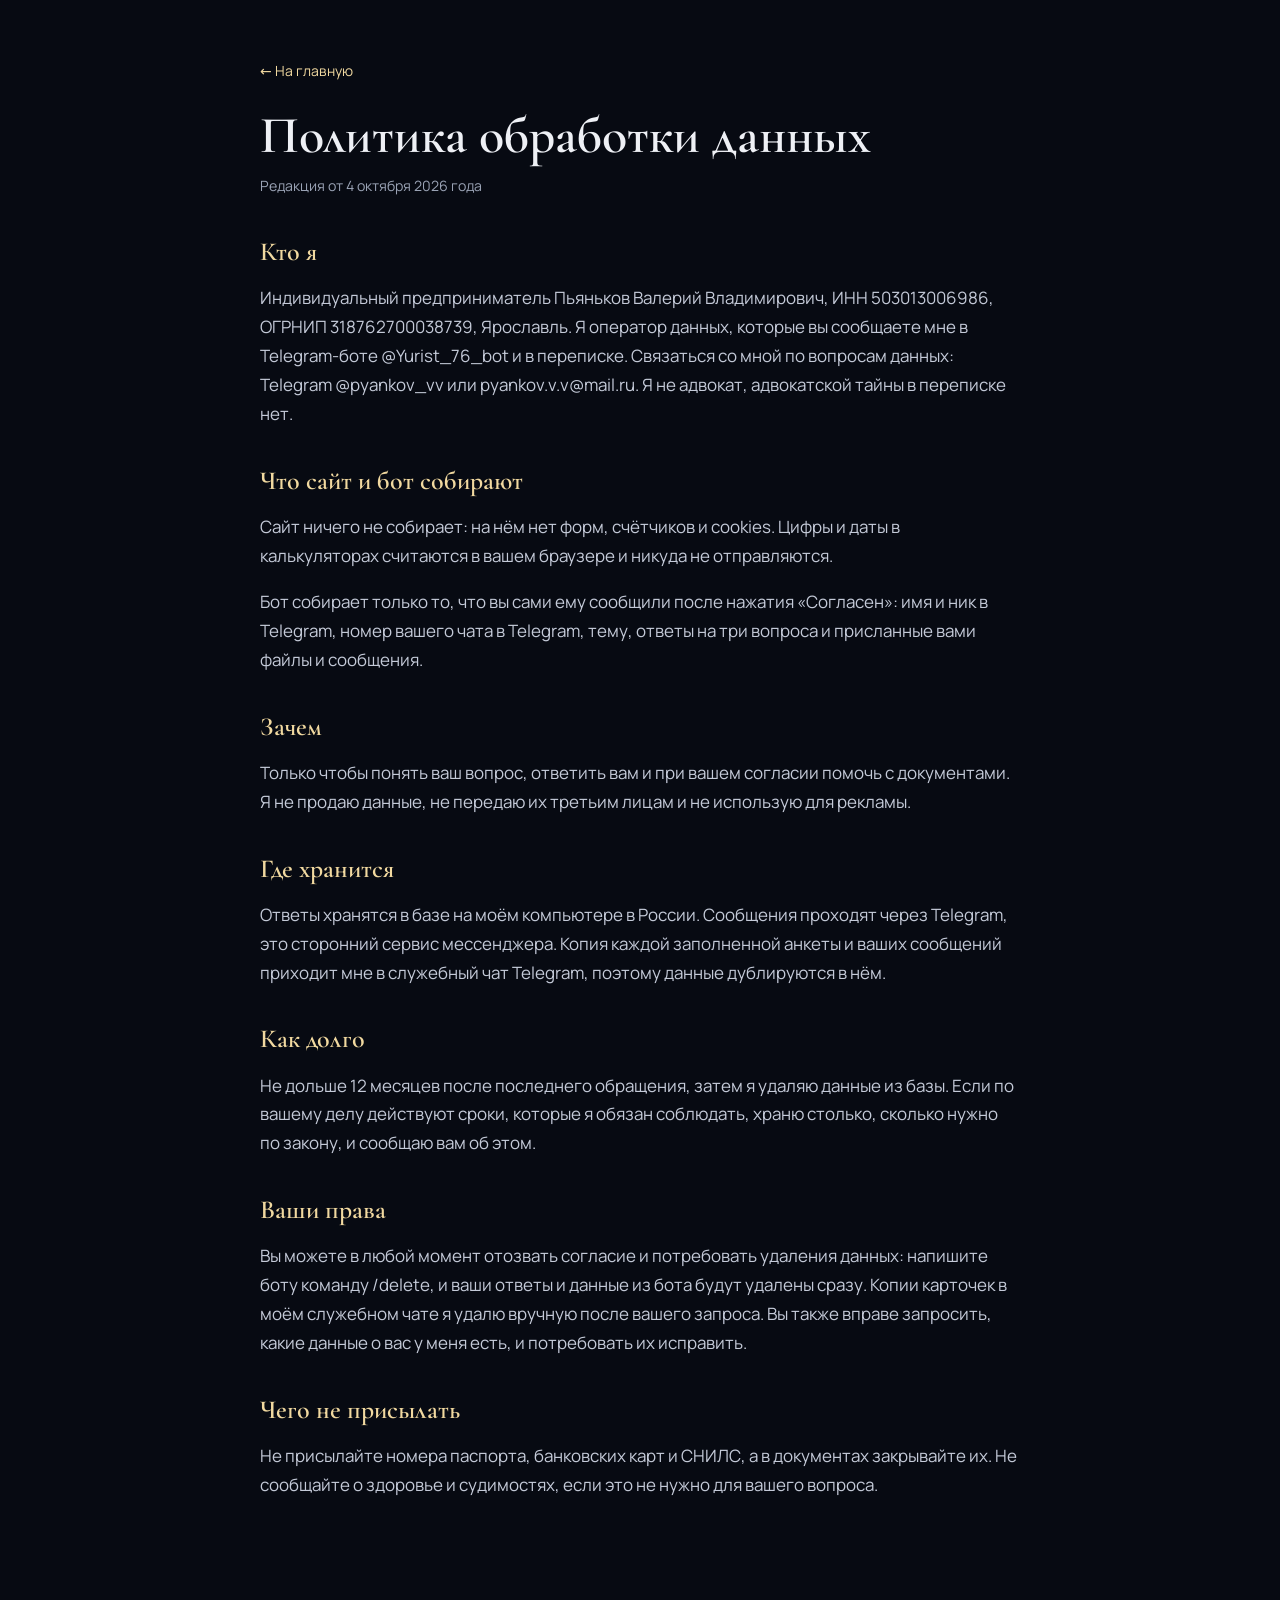
==== privacy.html @ 1522ae38 "feat: публикация страницы" ====
<!doctype html>
<html lang="ru">
<head>
<meta charset="utf-8">
<meta name="viewport" content="width=device-width, initial-scale=1">
<title>Политика обработки данных | Пьяньков В.В.</title>
<meta name="robots" content="noindex">
<style>
@import url("fonts/fonts.css");
:root{color-scheme:dark}
body{margin:0;background:#070a12;color:#eef0f5;font:17px/1.7 Manrope,system-ui,-apple-system,"Segoe UI",sans-serif}
main{max-width:760px;margin:0 auto;padding:56px 24px 90px}
h1{font:600 clamp(34px,6vw,52px)/1.05 "Cormorant Garamond",Georgia,serif;margin:0 0 8px}
h2{font:600 26px/1.2 "Cormorant Garamond",Georgia,serif;margin:36px 0 8px;color:#f1d9a0}
p,li{color:#c4cad8}
a{color:#f1d9a0}
.top{display:inline-block;margin-bottom:26px;font-size:14px;text-decoration:none}
small{color:#9aa3b5}
</style>
</head>
<body><main>
<a class="top" href="./">← На главную</a>
<h1>Политика обработки данных</h1>
<small>Редакция от 4 октября 2026 года</small>

<h2>Кто я</h2>
<p>Индивидуальный предприниматель Пьяньков Валерий Владимирович, ИНН 503013006986, ОГРНИП 318762700038739, Ярославль. Я оператор данных, которые вы сообщаете мне в Telegram-боте @Yurist_76_bot и в переписке. Связаться со мной по вопросам данных: Telegram @pyankov_vv или pyankov.v.v@mail.ru. Я не адвокат, адвокатской тайны в переписке нет.</p>

<h2>Что сайт и бот собирают</h2>
<p>Сайт ничего не собирает: на нём нет форм, счётчиков и cookies. Цифры и даты в калькуляторах считаются в вашем браузере и никуда не отправляются.</p>
<p>Бот собирает только то, что вы сами ему сообщили после нажатия «Согласен»: имя и ник в Telegram, номер вашего чата в Telegram, тему, ответы на три вопроса и присланные вами файлы и сообщения.</p>

<h2>Зачем</h2>
<p>Только чтобы понять ваш вопрос, ответить вам и при вашем согласии помочь с документами. Я не продаю данные, не передаю их третьим лицам и не использую для рекламы.</p>

<h2>Где хранится</h2>
<p>Ответы хранятся в базе на моём компьютере в России. Сообщения проходят через Telegram, это сторонний сервис мессенджера. Копия каждой заполненной анкеты и ваших сообщений приходит мне в служебный чат Telegram, поэтому данные дублируются в нём.</p>

<h2>Как долго</h2>
<p>Не дольше 12 месяцев после последнего обращения, затем я удаляю данные из базы. Если по вашему делу действуют сроки, которые я обязан соблюдать, храню столько, сколько нужно по закону, и сообщаю вам об этом.</p>

<h2>Ваши права</h2>
<p>Вы можете в любой момент отозвать согласие и потребовать удаления данных: напишите боту команду /delete, и ваши ответы и данные из бота будут удалены сразу. Копии карточек в моём служебном чате я удалю вручную после вашего запроса. Вы также вправе запросить, какие данные о вас у меня есть, и потребовать их исправить.</p>

<h2>Чего не присылать</h2>
<p>Не присылайте номера паспорта, банковских карт и СНИЛС, а в документах закрывайте их. Не сообщайте о здоровье и судимостях, если это не нужно для вашего вопроса.</p>
</main></body>
</html>
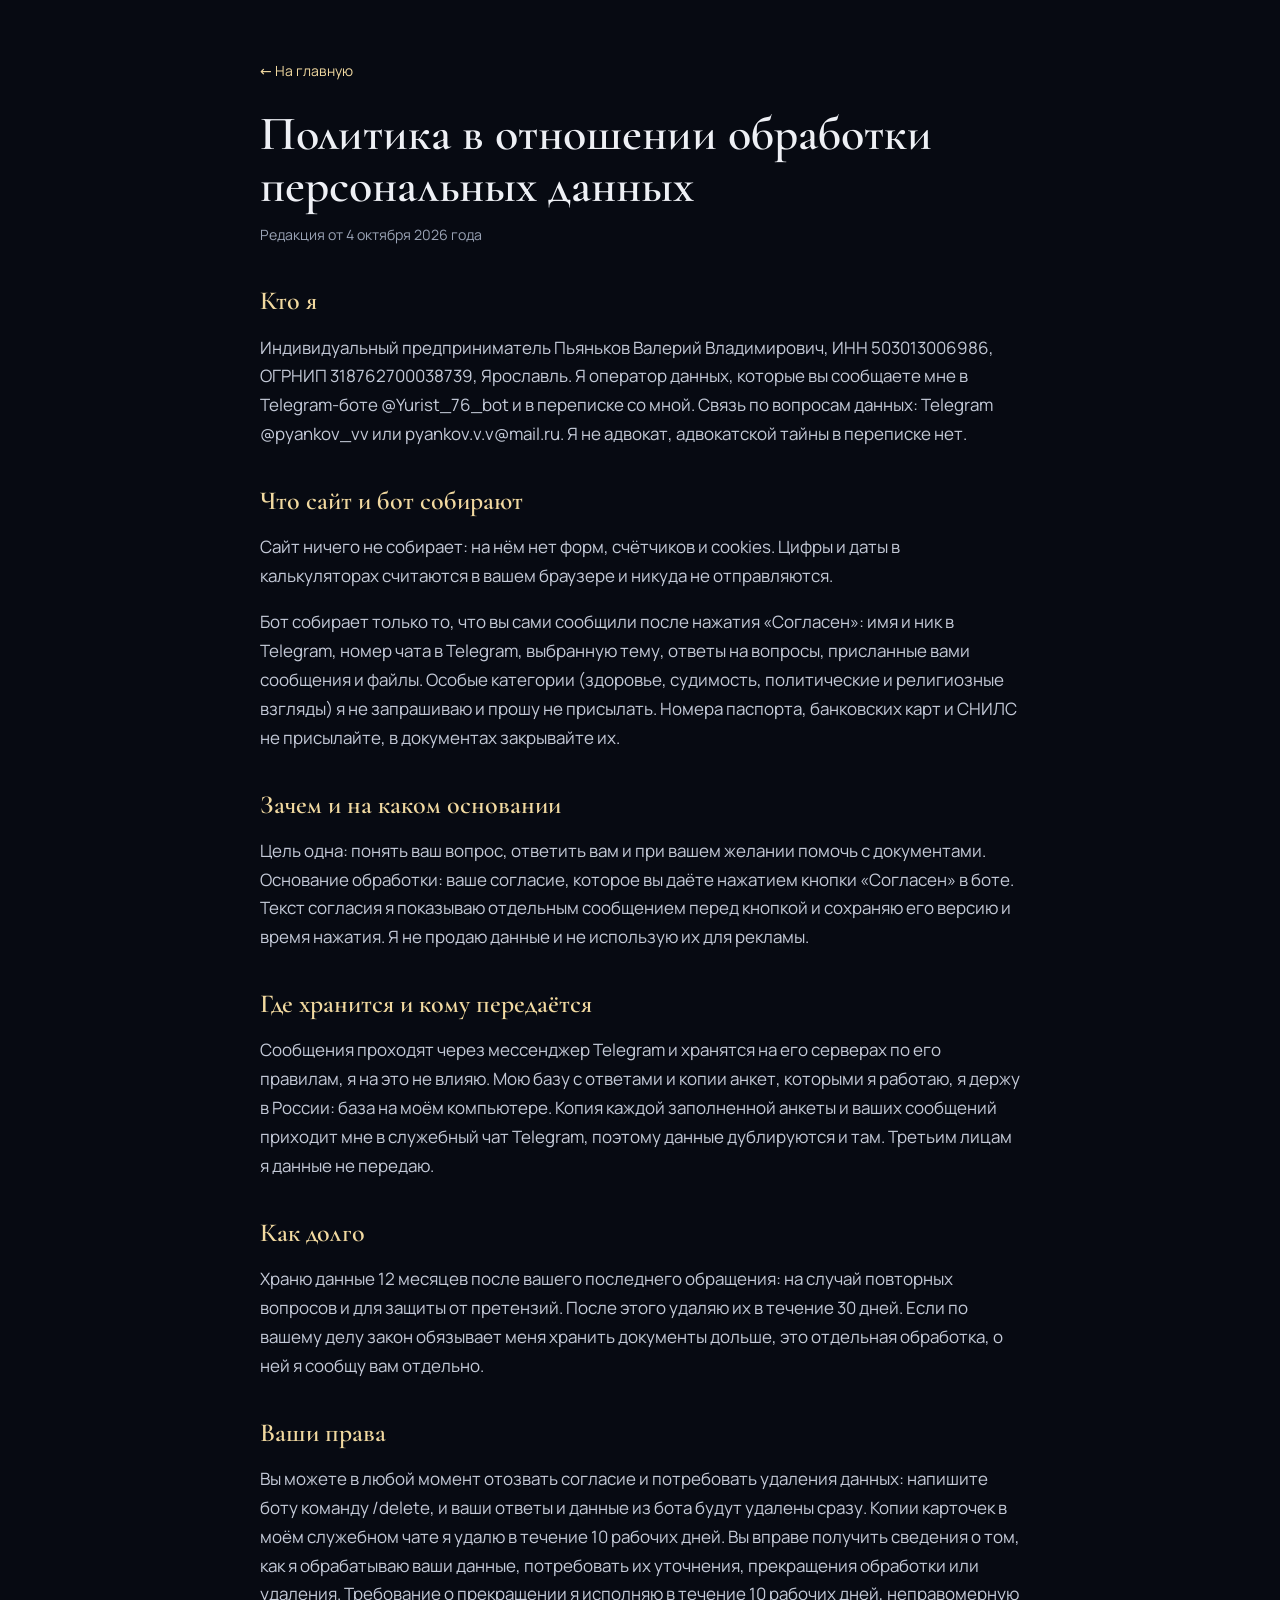
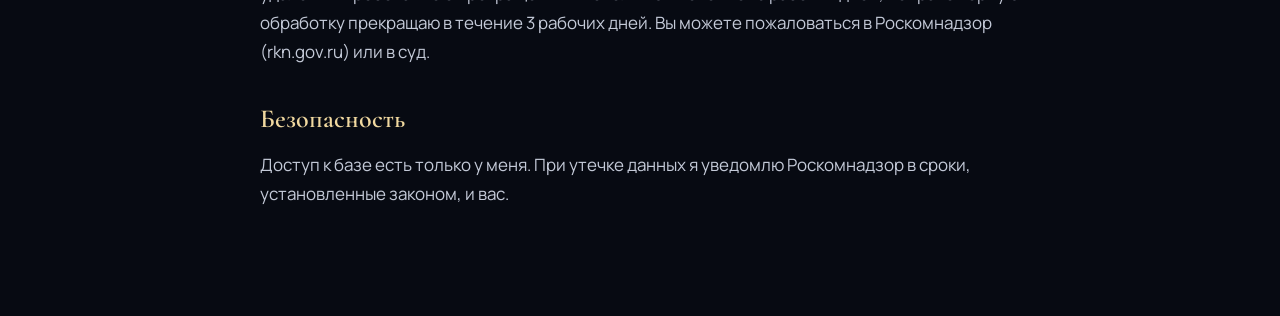
==== commit 0692a8f0: "feat: публикация страницы" ====
--- a/privacy.html
+++ b/privacy.html
@@ -3,14 +3,14 @@
 <head>
 <meta charset="utf-8">
 <meta name="viewport" content="width=device-width, initial-scale=1">
-<title>Политика обработки данных | Пьяньков В.В.</title>
+<title>Политика в отношении обработки персональных данных | Пьяньков В.В.</title>
 <meta name="robots" content="noindex">
 <style>
 @import url("fonts/fonts.css");
 :root{color-scheme:dark}
 body{margin:0;background:#070a12;color:#eef0f5;font:17px/1.7 Manrope,system-ui,-apple-system,"Segoe UI",sans-serif}
 main{max-width:760px;margin:0 auto;padding:56px 24px 90px}
-h1{font:600 clamp(34px,6vw,52px)/1.05 "Cormorant Garamond",Georgia,serif;margin:0 0 8px}
+h1{font:600 clamp(32px,6vw,48px)/1.08 "Cormorant Garamond",Georgia,serif;margin:0 0 8px}
 h2{font:600 26px/1.2 "Cormorant Garamond",Georgia,serif;margin:36px 0 8px;color:#f1d9a0}
 p,li{color:#c4cad8}
 a{color:#f1d9a0}
@@ -20,29 +20,29 @@
 </head>
 <body><main>
 <a class="top" href="./">← На главную</a>
-<h1>Политика обработки данных</h1>
+<h1>Политика в отношении обработки персональных данных</h1>
 <small>Редакция от 4 октября 2026 года</small>
 
 <h2>Кто я</h2>
-<p>Индивидуальный предприниматель Пьяньков Валерий Владимирович, ИНН 503013006986, ОГРНИП 318762700038739, Ярославль. Я оператор данных, которые вы сообщаете мне в Telegram-боте @Yurist_76_bot и в переписке. Связаться со мной по вопросам данных: Telegram @pyankov_vv или pyankov.v.v@mail.ru. Я не адвокат, адвокатской тайны в переписке нет.</p>
+<p>Индивидуальный предприниматель Пьяньков Валерий Владимирович, ИНН 503013006986, ОГРНИП 318762700038739, Ярославль. Я оператор данных, которые вы сообщаете мне в Telegram-боте @Yurist_76_bot и в переписке со мной. Связь по вопросам данных: Telegram @pyankov_vv или pyankov.v.v@mail.ru. Я не адвокат, адвокатской тайны в переписке нет.</p>
 
 <h2>Что сайт и бот собирают</h2>
 <p>Сайт ничего не собирает: на нём нет форм, счётчиков и cookies. Цифры и даты в калькуляторах считаются в вашем браузере и никуда не отправляются.</p>
-<p>Бот собирает только то, что вы сами ему сообщили после нажатия «Согласен»: имя и ник в Telegram, номер вашего чата в Telegram, тему, ответы на три вопроса и присланные вами файлы и сообщения.</p>
+<p>Бот собирает только то, что вы сами сообщили после нажатия «Согласен»: имя и ник в Telegram, номер чата в Telegram, выбранную тему, ответы на вопросы, присланные вами сообщения и файлы. Особые категории (здоровье, судимость, политические и религиозные взгляды) я не запрашиваю и прошу не присылать. Номера паспорта, банковских карт и СНИЛС не присылайте, в документах закрывайте их.</p>
 
-<h2>Зачем</h2>
-<p>Только чтобы понять ваш вопрос, ответить вам и при вашем согласии помочь с документами. Я не продаю данные, не передаю их третьим лицам и не использую для рекламы.</p>
+<h2>Зачем и на каком основании</h2>
+<p>Цель одна: понять ваш вопрос, ответить вам и при вашем желании помочь с документами. Основание обработки: ваше согласие, которое вы даёте нажатием кнопки «Согласен» в боте. Текст согласия я показываю отдельным сообщением перед кнопкой и сохраняю его версию и время нажатия. Я не продаю данные и не использую их для рекламы.</p>
 
-<h2>Где хранится</h2>
-<p>Ответы хранятся в базе на моём компьютере в России. Сообщения проходят через Telegram, это сторонний сервис мессенджера. Копия каждой заполненной анкеты и ваших сообщений приходит мне в служебный чат Telegram, поэтому данные дублируются в нём.</p>
+<h2>Где хранится и кому передаётся</h2>
+<p>Сообщения проходят через мессенджер Telegram и хранятся на его серверах по его правилам, я на это не влияю. Мою базу с ответами и копии анкет, которыми я работаю, я держу в России: база на моём компьютере. Копия каждой заполненной анкеты и ваших сообщений приходит мне в служебный чат Telegram, поэтому данные дублируются и там. Третьим лицам я данные не передаю.</p>
 
 <h2>Как долго</h2>
-<p>Не дольше 12 месяцев после последнего обращения, затем я удаляю данные из базы. Если по вашему делу действуют сроки, которые я обязан соблюдать, храню столько, сколько нужно по закону, и сообщаю вам об этом.</p>
+<p>Храню данные 12 месяцев после вашего последнего обращения: на случай повторных вопросов и для защиты от претензий. После этого удаляю их в течение 30 дней. Если по вашему делу закон обязывает меня хранить документы дольше, это отдельная обработка, о ней я сообщу вам отдельно.</p>
 
 <h2>Ваши права</h2>
-<p>Вы можете в любой момент отозвать согласие и потребовать удаления данных: напишите боту команду /delete, и ваши ответы и данные из бота будут удалены сразу. Копии карточек в моём служебном чате я удалю вручную после вашего запроса. Вы также вправе запросить, какие данные о вас у меня есть, и потребовать их исправить.</p>
+<p>Вы можете в любой момент отозвать согласие и потребовать удаления данных: напишите боту команду /delete, и ваши ответы и данные из бота будут удалены сразу. Копии карточек в моём служебном чате я удалю в течение 10 рабочих дней. Вы вправе получить сведения о том, как я обрабатываю ваши данные, потребовать их уточнения, прекращения обработки или удаления. Требование о прекращении я исполняю в течение 10 рабочих дней, неправомерную обработку прекращаю в течение 3 рабочих дней. Вы можете пожаловаться в Роскомнадзор (rkn.gov.ru) или в суд.</p>
 
-<h2>Чего не присылать</h2>
-<p>Не присылайте номера паспорта, банковских карт и СНИЛС, а в документах закрывайте их. Не сообщайте о здоровье и судимостях, если это не нужно для вашего вопроса.</p>
+<h2>Безопасность</h2>
+<p>Доступ к базе есть только у меня. При утечке данных я уведомлю Роскомнадзор в сроки, установленные законом, и вас.</p>
 </main></body>
 </html>
